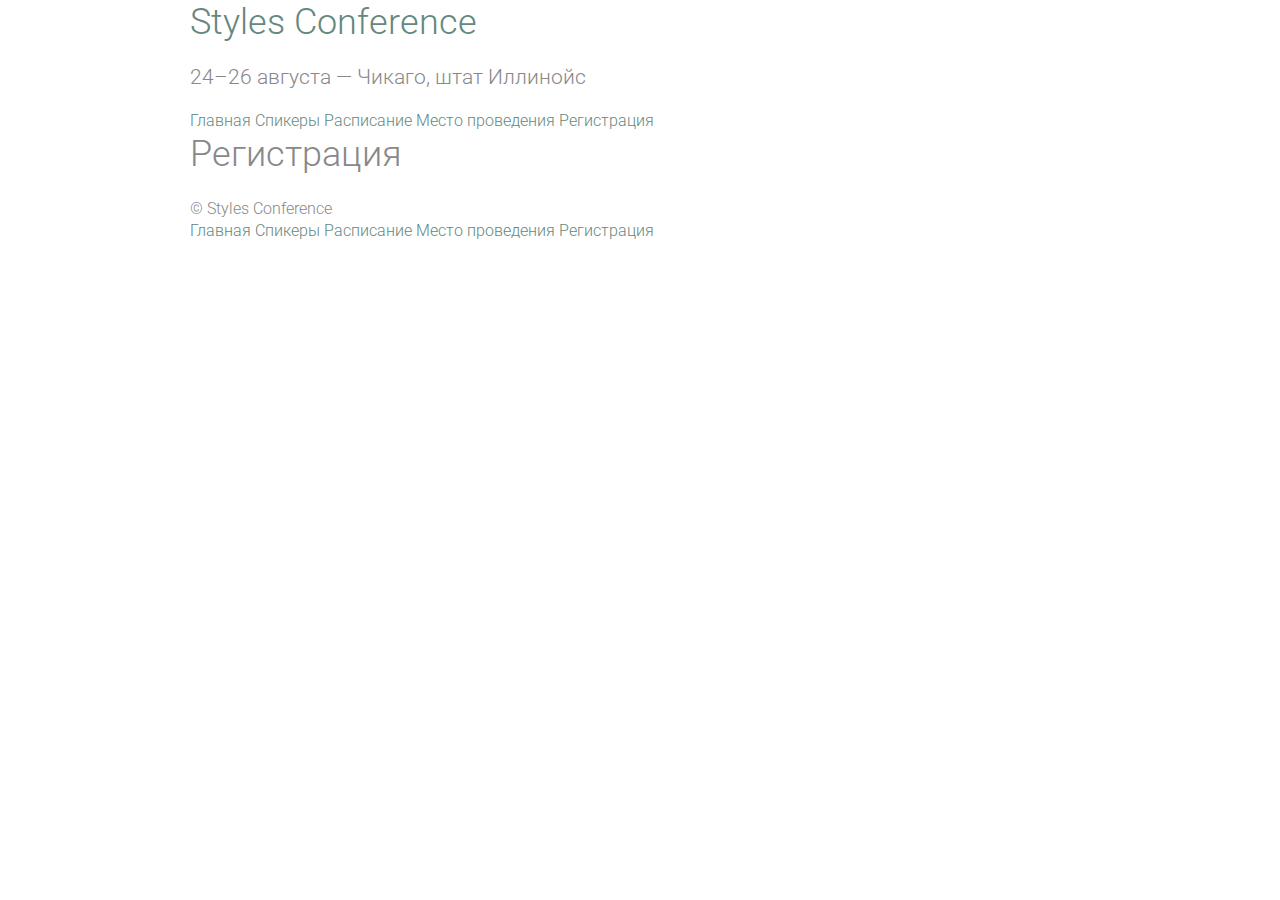
==== register.html @ 745e70d3 "add: tipographics, body, block-model, основное содержимое" ====
<!DOCTYPE html>
<html lang="ru">
<head>
  <meta charset="utf-8">
  <title>Styles Conference</title>
  <link rel="stylesheet" href="assets/stylesheets/main.css">
  <link rel="stylesheet" href="https://fonts.googleapis.com/css?family=Roboto:400,300,100&subset=cyrillic,latin">
</head>
<body>

  <header class="container">
    <h1>
        <a href="index.html">Styles Conference</a>
    </h1>
    <h3>24&ndash;26 августа &mdash; Чикаго, штат Иллинойс</h3>
    <nav>
      <a href="index.html">Главная</a>
      <a href="speakers.html">Спикеры</a>
      <a href="schedule.html">Расписание</a>
      <a href="venue.html">Место проведения</a>
      <a href="register.html">Регистрация</a>
    </nav>
  </header>
  <section class="container">
  <h1>Регистрация</h1>
  </section>
  <footer class="container">
    <small>&copy; Styles Conference</small>
    <nav>
      <a href="index.html">Главная</a>
      <a href="speakers.html">Спикеры</a>
      <a href="schedule.html">Расписание</a>
      <a href="venue.html">Место проведения</a>
      <a href="register.html">Регистрация</a>
    </nav>
  </footer>
	 
</body>
</html>
---- assets/stylesheets/main.css ----
/* http://meyerweb.com/eric/tools/css/reset/ 2. v2.0 | 20110126
  License: none (public domain)
*/
html, body, div, span, applet, object, iframe,
h1, h2, h3, h4, h5, h6, p, blockquote, pre,
a, abbr, acronym, address, big, cite, code,
del, dfn, em, img, ins, kbd, q, s, samp,
small, strike, strong, sub, sup, tt, var,
b, u, i, center,
dl, dt, dd, ol, ul, li,
fieldset, form, label, legend,
table, caption, tbody, tfoot, thead, tr, th, td,
article, aside, canvas, details, embed,
figure, figcaption, footer, header, hgroup,
menu, nav, output, ruby, section, summary,
time, mark, audio, video {
  margin: 0;
  padding: 0;
  border: 0;
  font-size: 100%;
  font: inherit;
  vertical-align: baseline;
}
/* HTML5 display-role reset for older browsers */
article, aside, details, figcaption, figure,
footer, header, hgroup, menu, nav, section {
  display: block;
}
body {
  line-height: 1;
}
ol, ul {
  list-style: none;
}
blockquote, q {
  quotes: none;
}
blockquote:before, blockquote:after,
q:before, q:after {
  content: '';
  content: none;
}
table {
  border-collapse: collapse;
  border-spacing: 0;
}


/*
  ========================================
  Пользовательские стили
  ========================================
*/

body {
  color: #888;
  font: 300 16px/22px "Roboto", "Open Sans", "Helvetica Neue", Helvetica, Arial, sans-serif;
}

/*
  ========================================
  Сетка
  ========================================
*/

*,
*:before,
*:after {
  -webkit-box-sizing: border-box;
  -moz-box-sizing: border-box;
  box-sizing: border-box;
}

.container {
  padding-left: 30px;
  padding-right: 30px;
}

.col-1-3 {
  width: 33.33%;
}

.col-2-3 {
  width: 66.67%;
}

.col-1-3,
.col-2-3 {
  display: inline-block;
  vertical-align: top;
}

.grid,
.col-1-3,
.col-2-3 {
  padding-left: 15px;
  padding-right: 15px;
}

.container, 
.grid {
  margin: 0 auto;
  width: 960px;
}


/*
  ========================================
  Clearfix
  ========================================
*/

.group::before,
.group::after {
  content: "";
  display: table;
}
.group::after {
  clear: both;
}
.group {
  clear: both;
  *zoom: 1;
}

/*
  ========================================
  Типографика
  ========================================
*/

h1, h3, h4, h5, p {
  margin-bottom: 22px;
}

h1, h2, h3, h4, {
  color: #648880;
}

h1 {
  font-size: 36px;
  line-height: 44px;
}

h2 {
  font-size: 24px;
  line-height: 44px;
}

h3 {
  font-size: 21px;
}

h4 {
  font-size: 18px;
}

h5 {
  color: #a9b2b9;
  font-size: 14px;
  font-weight: 400;
  text-transform: uppercase;
}

strong {
  font-weight: 400;
}

cite, em {
  font-style: italic;
}

.tagline {
  margin: 66px 0 22px 0;
  text-align: right;
}

.primary-nav {
  font-size: 14px;
  font-weight: 400;
  letter-spacing: .5px;
  text-transform: right;
  text-transform: uppercase;
}

/*
  ========================================
  ссылки
  ========================================
*/

a:hover {
  color: #a9b2b9;
}

a {
  color: #648880;
  text-decoration: none;
}

p a {
  border-bottom: 1px solid #dfe2e5;
}

/*
  ========================================
  Кнопки
  ========================================
*/

.btn {
  border-radius: 5px;
  display: inline-block;
  margin: 0;
}

.btn-alt {
  border: 1px solid #dfe2e5;
  padding: 10px 30px;
}

/*
  ========================================
  Главная страница
  ========================================
*/

.hero {
  line-height: 44px;
  padding: 22px 80px 66px 80px;
  text-align: center;
}

.hero h2 {
  font-size: 36px;
}

.hero p {
  font-size: 24px;
  font-weight: 100;
}

.teaser a:hover h3 {
  color: #a9b2b9;
}

/*
  ========================================
  Основной заголовок
  ========================================
*/

.logo {
  border-top: 4px solid #648880;
  float: left;
  font-size: 48px;
  font-weight: 100;
  letter-spacing: .5px;
  line-height: 44px;
  padding: 40px 0 22px 0;
  text-transform: uppercase;
}

/*
  ========================================
  Основной подвал
  ========================================
*/

.primary-footer {
  color: #648880;
  font-size: 14px;
  padding-bottom: 44px;
  padding-top: 44px;
}

.primary-footer small {
  float: left;
  font-weight: 400;
}

/*
  ========================================
  Навигация
  ========================================
*/
.nav {
  text-align: right;
}
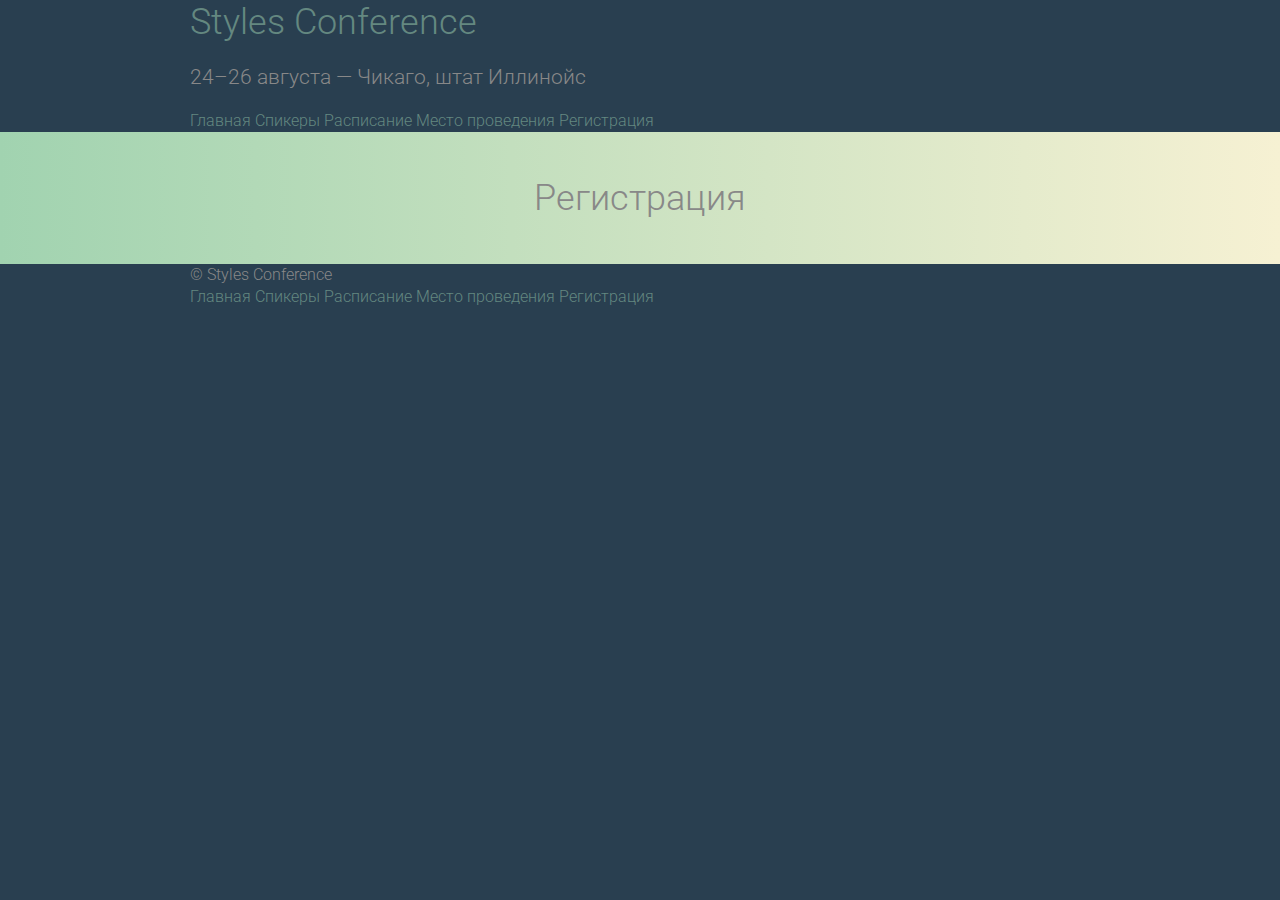
==== commit 23889882: "background: linear-gradient" ====
--- a/register.html
+++ b/register.html
@@ -21,8 +21,10 @@
       <a href="register.html">Регистрация</a>
     </nav>
   </header>
-  <section class="container">
-  <h1>Регистрация</h1>
+  <section class="row-alt">
+    <div class="lead container">
+      <h1>Регистрация</h1>
+    </div>
   </section>
   <footer class="container">
     <small>&copy; Styles Conference</small>
--- a/assets/stylesheets/main.css
+++ b/assets/stylesheets/main.css
@@ -53,6 +53,7 @@
 */
 
 body {
+  background: #293f50;
   color: #888;
   font: 300 16px/22px "Roboto", "Open Sans", "Helvetica Neue", Helvetica, Arial, sans-serif;
 }
@@ -125,6 +126,30 @@
 
 /*
   ========================================
+  Полосы
+  ========================================
+*/
+
+.row,
+.row-alt {
+  min-width: 960px;
+}
+
+.row {
+  background: #fff;
+  padding: 66px 0 44px 0;
+}
+
+.row-alt {
+  background: #cde2c1;
+  background: -webkit-box-linear-gradient(to right, #a1d3b0, #f6f1d3);
+  background: -moz-linear-gradient(to right, #a1d3b0, #f6f1d3);
+  background: linear-gradient(to right, #a1d3b0, #f6f1d3);
+  padding: 44px 0 22px 0;
+}
+
+/*
+  ========================================
   Типографика
   ========================================
 */
@@ -185,6 +210,21 @@
 
 /*
   ========================================
+  Вступление
+  ========================================
+*/
+
+.lead {
+  text-align: center;
+}
+
+.lead p {
+  font-size: 21px;
+  line-height: 33px;
+}
+
+/*
+  ========================================
   ссылки
   ========================================
 */
@@ -202,6 +242,16 @@
   border-bottom: 1px solid #dfe2e5;
 }
 
+.primary-header a,
+.primary-footer a {
+  color: #fff;
+}
+
+.primary-header a:hover,
+.primary-footer a:hover {
+  color: #648880;
+}
+
 /*
   ========================================
   Кнопки
@@ -210,8 +260,13 @@
 
 .btn {
   border-radius: 5px;
+  color: #fff;
+  cursor: pointer;
   display: inline-block;
+  font-weight: 400;
+  letter-spacing: .5px;
   margin: 0;
+  text-transform: uppercase;
 }
 
 .btn-alt {
@@ -219,6 +274,11 @@
   padding: 10px 30px;
 }
 
+.btn-alt:hover {
+  background: #fff;
+  color: #648880;
+}
+
 /*
   ========================================
   Главная страница
@@ -226,6 +286,7 @@
 */
 
 .hero {
+  color: #fff;
   line-height: 44px;
   padding: 22px 80px 66px 80px;
   text-align: center;
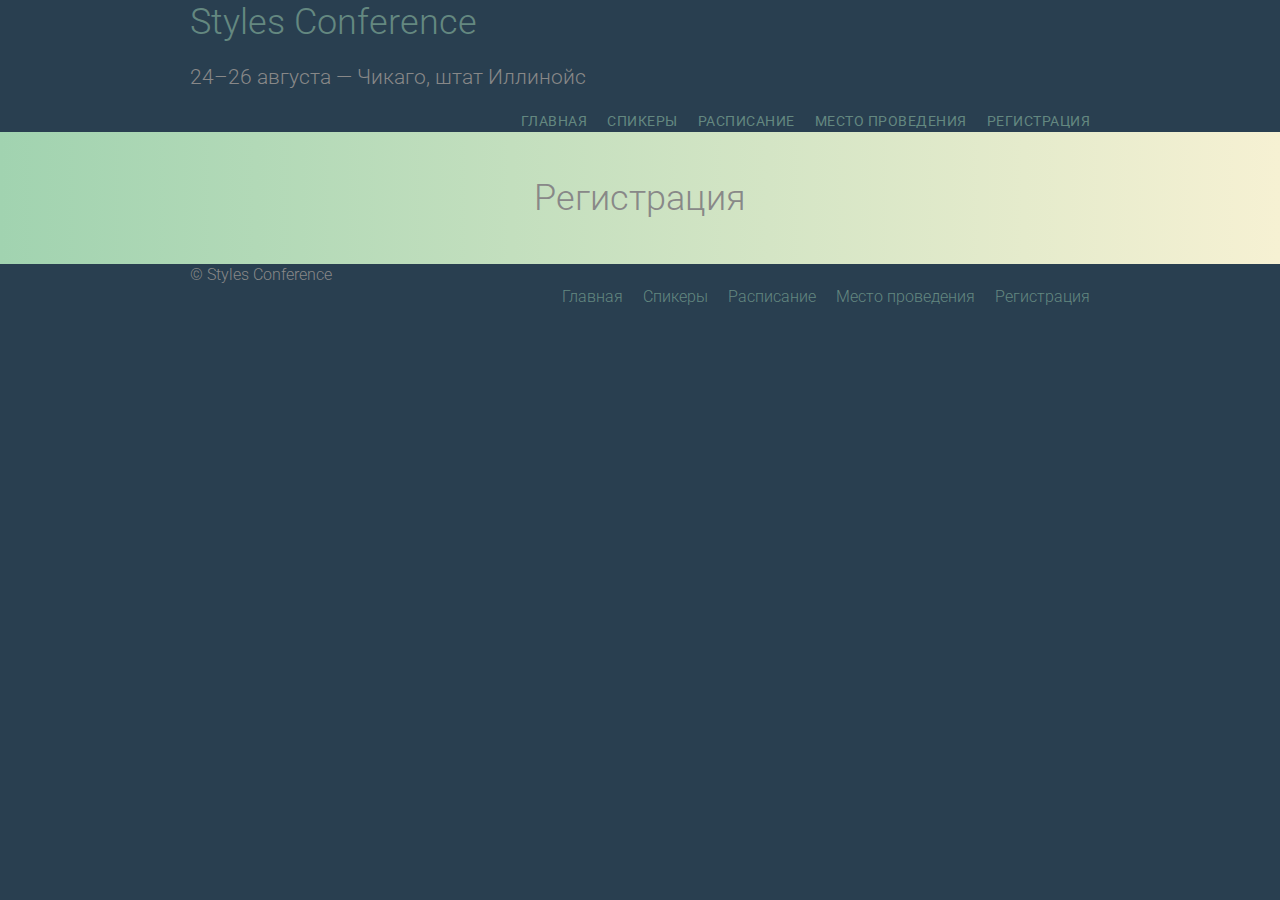
==== commit 99467b5f: "add speakers" ====
--- a/register.html
+++ b/register.html
@@ -13,12 +13,14 @@
         <a href="index.html">Styles Conference</a>
     </h1>
     <h3>24&ndash;26 августа &mdash; Чикаго, штат Иллинойс</h3>
-    <nav>
-      <a href="index.html">Главная</a>
-      <a href="speakers.html">Спикеры</a>
-      <a href="schedule.html">Расписание</a>
-      <a href="venue.html">Место проведения</a>
-      <a href="register.html">Регистрация</a>
+    <nav class="nav primary-nav">
+      <ul>
+      <li><a href="index.html">Главная</a></li><!--
+    --><li><a href="speakers.html">Спикеры</a></li><!--
+    --><li><a href="schedule.html">Расписание</a></li><!--
+    --><li><a href="venue.html">Место проведения</a></li><!--
+    --><li><a href="register.html">Регистрация</a></li>      
+        </ul>
     </nav>
   </header>
   <section class="row-alt">
@@ -28,12 +30,14 @@
   </section>
   <footer class="container">
     <small>&copy; Styles Conference</small>
-    <nav>
-      <a href="index.html">Главная</a>
-      <a href="speakers.html">Спикеры</a>
-      <a href="schedule.html">Расписание</a>
-      <a href="venue.html">Место проведения</a>
-      <a href="register.html">Регистрация</a>
+    <nav class="nav">
+      <ul>
+      <li><a href="index.html">Главная</a></li><!--
+    --><li><a href="speakers.html">Спикеры</a></li><!--
+    --><li><a href="schedule.html">Расписание</a></li><!--
+    --><li><a href="venue.html">Место проведения</a></li><!--
+    --><li><a href="register.html">Регистрация</a></li>      
+        </ul>
     </nav>
   </footer>
 	 
--- a/assets/stylesheets/main.css
+++ b/assets/stylesheets/main.css
@@ -347,4 +347,32 @@
 */
 .nav {
   text-align: right;
+}
+
+.nav li {
+  display: inline-block;
+  margin: 0 10px;
+  vertical-align: top;
+}
+
+.nav li:last-child {
+  margin-right: 0;
+}
+
+/*
+  ========================================
+  Спикеры
+  ========================================
+*/
+
+.speakers-info {
+  border: 1px solid #dfe2e5;
+  border-radius: 5px;
+  margin-top: 88px;
+  padding: 22px 0;
+  text-align: center;
+}
+
+.speaker {
+  margin-bottom: 44px;
 }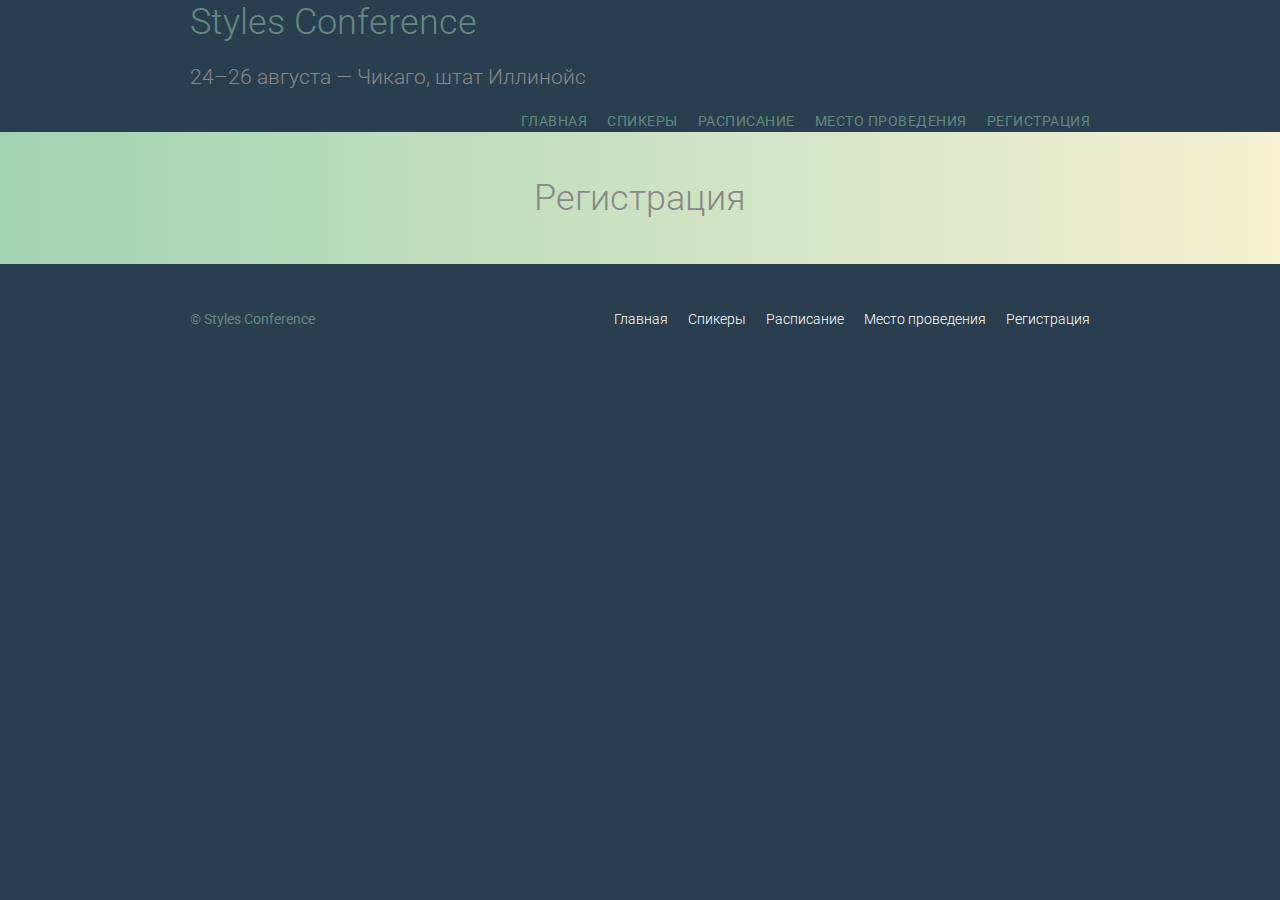
==== commit 420078ab: "footer -> primary-footer" ====
--- a/register.html
+++ b/register.html
@@ -28,7 +28,7 @@
       <h1>Регистрация</h1>
     </div>
   </section>
-  <footer class="container">
+  <footer class="primary-footer container group">
     <small>&copy; Styles Conference</small>
     <nav class="nav">
       <ul>
--- a/assets/stylesheets/main.css
+++ b/assets/stylesheets/main.css
@@ -305,6 +305,13 @@
   color: #a9b2b9;
 }
 
+.teaser img {
+  border-radius: 5px;
+  display: block;
+  margin-bottom: 22px;
+  max-width: 100%;
+}
+
 /*
   ========================================
   Основной заголовок
@@ -369,8 +376,15 @@
   border: 1px solid #dfe2e5;
   border-radius: 5px;
   margin-top: 88px;
-  padding: 22px 0;
+  padding: 22px;
   text-align: center;
+}
+
+.speakers-info img {
+  border-radius: 50%;
+  height: 130px;
+  margin: -66px 0 22px 0;
+  vertical-align: top;
 }
 
 .speaker {
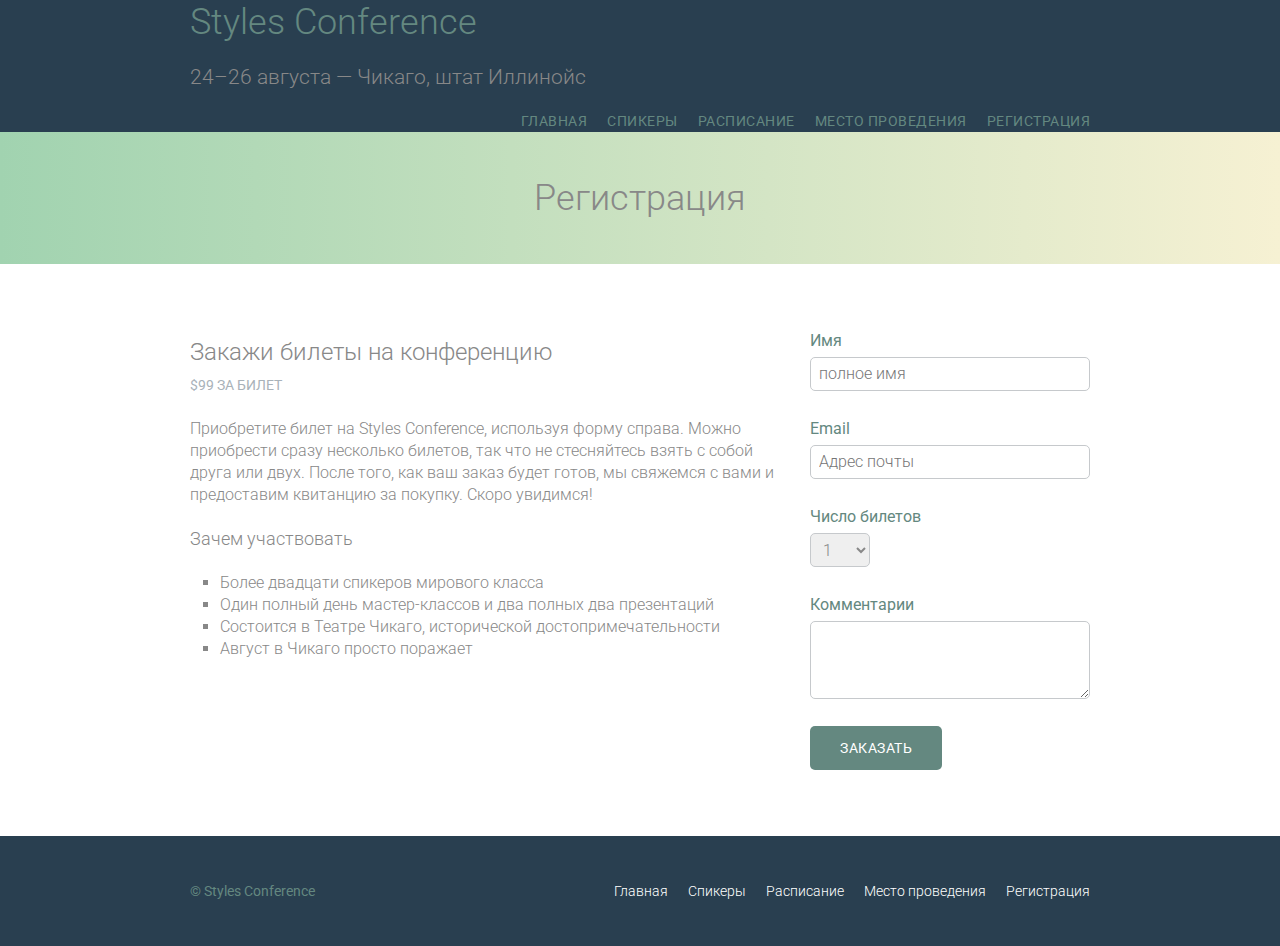
==== commit c1f61f54: "register and forms" ====
--- a/register.html
+++ b/register.html
@@ -28,6 +28,59 @@
       <h1>Регистрация</h1>
     </div>
   </section>
+  <section class="row">
+    <div class="grid">
+      <section class="col-2-3">
+        <h2>Закажи билеты на конференцию</h2>
+        <h5>$99 за билет</h5>
+        <p>Приобретите билет на Styles Conference, используя форму справа. 
+     Можно приобрести сразу несколько билетов, так что не стесняйтесь взять 
+     с собой друга или двух. После того, как ваш заказ будет готов, мы 
+     свяжемся с вами и предоставим квитанцию за покупку. Скоро увидимся!</p>
+        <h4>Зачем участвовать</h4>
+        <ul class="why-attend">
+          <li>Более двадцати спикеров мирового класса</li>
+          <li>Один полный день мастер-классов и два полных два презентаций</li>
+          <li>Состоится в Театре Чикаго, исторической достопримечательности</li>
+          <li>Август в Чикаго просто поражает</li>
+        </ul>
+      </section><!--
+      --><form class="col-1-3">
+        <fieldset class="register-group">
+          
+          <label>
+            Имя
+            <input type="text" name="name" placeholder="полное имя" required>
+          </label>
+
+          <label>
+            Email
+            <input type="email" name="email" placeholder="Адрес почты" required>
+          </label>
+
+          <label>
+            Число билетов
+            <select name="quantity" required>
+              <option value="1" selected>1</option>
+              <option value="2">2</option>
+              <option value="3">3</option>
+              <option value="4">4</option>
+              <option value="5">5</option>
+            </select>
+          </label>
+
+          <label>
+            Комментарии
+            <textarea name="comments"></textarea>
+          </label>
+
+        </fieldset>
+
+        <input class="btn btn-default" type="submit" name="submit" value="Заказать">
+
+      </form>
+    </div>
+  </section>
   <footer class="primary-footer container group">
     <small>&copy; Styles Conference</small>
     <nav class="nav">
--- a/assets/stylesheets/main.css
+++ b/assets/stylesheets/main.css
@@ -279,6 +279,17 @@
   color: #648880;
 }
 
+.btn-default {
+  border: 0;
+  background: #648880;
+  padding: 11px 30px;
+  font-size: 14px;
+}
+
+.btn-default:hover {
+  background: #77a198;
+}
+
 /*
   ========================================
   Главная страница
@@ -389,4 +400,74 @@
 
 .speaker {
   margin-bottom: 44px;
+}
+
+/*
+  ========================================
+  Место проведения
+  ========================================
+*/
+
+.venue-theatre {
+  margin-bottom: 66px;
+}
+
+.venue-hotel {
+  margin-bottom: 22px;
+}
+
+.venue-map {
+  height: 264px;
+}
+
+/*
+  ========================================
+  Регистрация
+  ========================================
+*/
+
+.why-attend {
+  list-style: square;
+  margin: 0 0 22px 30px; 
+}
+
+form {
+  margin-bottom: 22px;
+}
+
+input,
+select,
+textarea {
+  font: 300 16px/22px "Roboto", "Open Sans", "Helvetica Neue", Helvetica, Arial, sans-serif;
+}
+
+.register-group label {
+  color: #648880;
+  cursor: pointer;
+  font-weight: 400;
+}
+
+.register-group input,
+.register-group select,
+.register-group textarea {
+  border: 1px solid #c6c9cc;
+  border-radius: 5px;
+  color: #888;
+  display: block;
+  margin: 5px 0 27px 0;
+  padding: 5px 8px;
+}
+
+.register-group input,
+.register-group textarea {
+  width: 100%;
+}
+
+.register-group select {
+  height: 34px;
+  width: 60px;
+}
+
+.register-group textarea {
+  height: 78px;
 }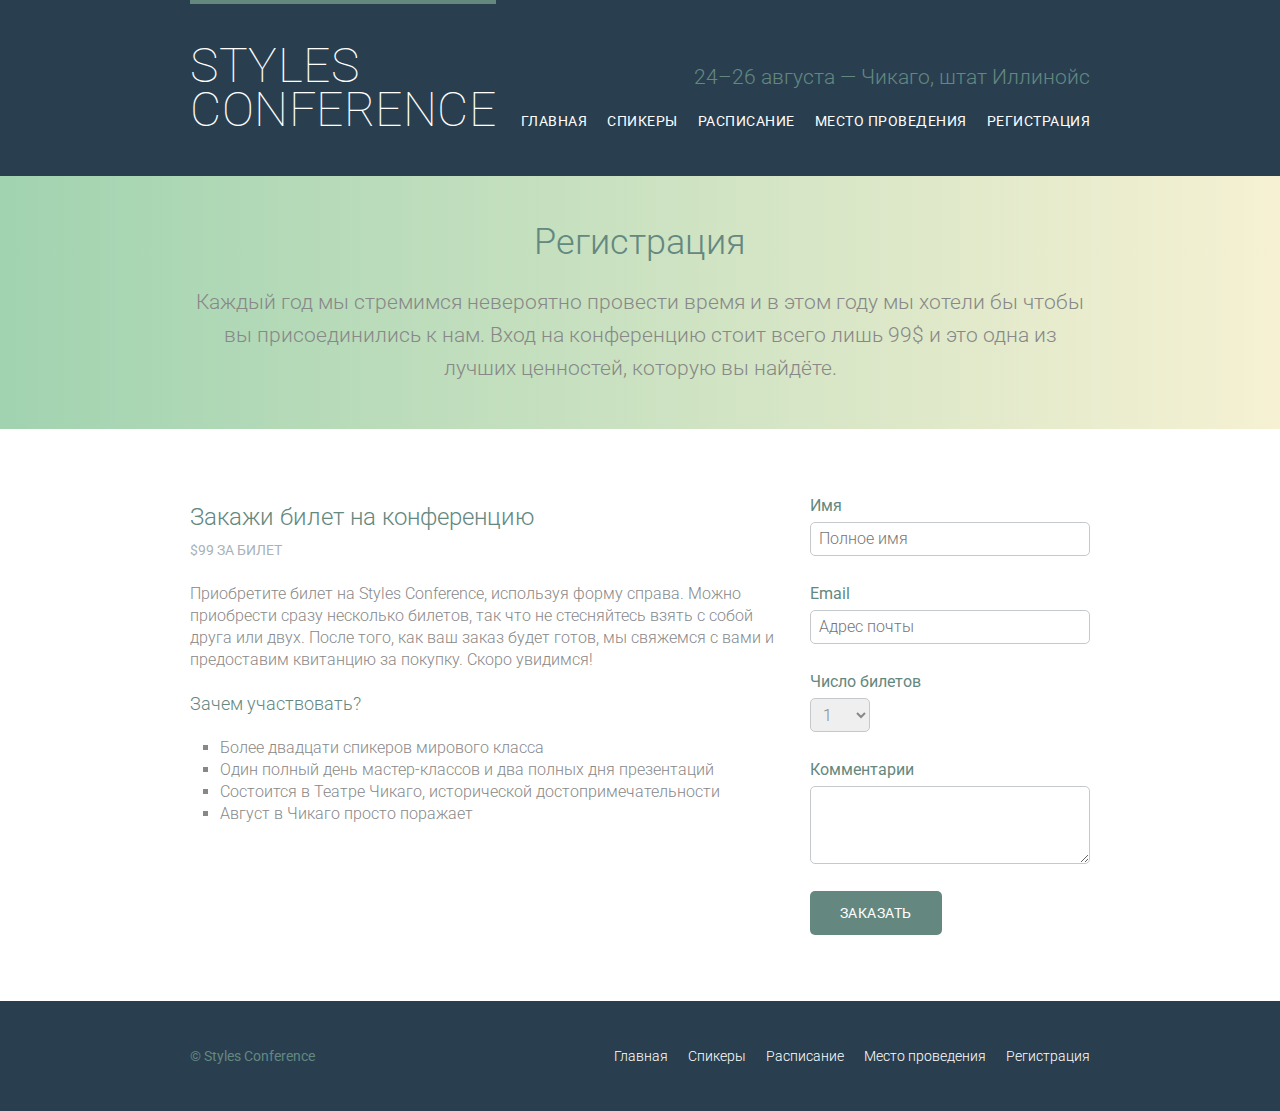
==== commit c07432ab: "shedule anf header>primary header" ====
--- a/register.html
+++ b/register.html
@@ -8,49 +8,64 @@
 </head>
 <body>
 
-  <header class="container">
-    <h1>
-        <a href="index.html">Styles Conference</a>
+  <header class="primary-header container group">
+    <h1 class="logo">
+      <a href="index.html">Styles <br> Conference</a>
     </h1>
-    <h3>24&ndash;26 августа &mdash; Чикаго, штат Иллинойс</h3>
+  
+    <h3 class="tagline">24&ndash;26 августа &mdash; Чикаго, штат Иллинойс</h3>
+  
     <nav class="nav primary-nav">
       <ul>
-      <li><a href="index.html">Главная</a></li><!--
-    --><li><a href="speakers.html">Спикеры</a></li><!--
-    --><li><a href="schedule.html">Расписание</a></li><!--
-    --><li><a href="venue.html">Место проведения</a></li><!--
-    --><li><a href="register.html">Регистрация</a></li>      
-        </ul>
-    </nav>
+        <li><a href="index.html">Главная</a></li><!--
+        --><li><a href="speakers.html">Спикеры</a></li><!--
+        --><li><a href="schedule.html">Расписание</a></li><!--
+        --><li><a href="venue.html">Место проведения</a></li><!--
+        --><li><a href="register.html">Регистрация</a></li>
+      </ul>
+  </nav>
   </header>
+
   <section class="row-alt">
-    <div class="lead container">
+  <div class="lead container">
       <h1>Регистрация</h1>
-    </div>
+    <p>Каждый год мы стремимся невероятно провести время и в этом году мы 
+       хотели бы чтобы вы присоединились к нам. Вход на конференцию стоит 
+     всего лишь 99$ и это одна из лучших ценностей, которую вы найдёте.</p>
+  </div>
   </section>
+  
   <section class="row">
     <div class="grid">
+
       <section class="col-2-3">
-        <h2>Закажи билеты на конференцию</h2>
+
+        <h2>Закажи билет на конференцию</h2>
         <h5>$99 за билет</h5>
+
         <p>Приобретите билет на Styles Conference, используя форму справа. 
-     Можно приобрести сразу несколько билетов, так что не стесняйтесь взять 
-     с собой друга или двух. После того, как ваш заказ будет готов, мы 
-     свяжемся с вами и предоставим квитанцию за покупку. Скоро увидимся!</p>
-        <h4>Зачем участвовать</h4>
+           Можно приобрести сразу несколько билетов, так что не стесняйтесь взять 
+           с собой друга или двух. После того, как ваш заказ будет готов, мы 
+           свяжемся с вами и предоставим квитанцию за покупку. Скоро увидимся!</p>
+ 
+        <h4>Зачем участвовать?</h4>
+ 
         <ul class="why-attend">
           <li>Более двадцати спикеров мирового класса</li>
-          <li>Один полный день мастер-классов и два полных два презентаций</li>
+          <li>Один полный день мастер-классов и два полных дня презентаций</li>
           <li>Состоится в Театре Чикаго, исторической достопримечательности</li>
           <li>Август в Чикаго просто поражает</li>
         </ul>
+
       </section><!--
-      --><form class="col-1-3">
+
+      --><form class="col-1-3" action="#" method="post">
+
         <fieldset class="register-group">
-          
+ 
           <label>
             Имя
-            <input type="text" name="name" placeholder="полное имя" required>
+            <input type="text" name="name" placeholder="Полное имя" required>
           </label>
 
           <label>
@@ -75,24 +90,26 @@
           </label>
 
         </fieldset>
+ 
+        <input class="btn btn-default" type="submit" name="submit" value="Заказать">
+ 
+      </form>
 
-        <input class="btn btn-default" type="submit" name="submit" value="Заказать">
-
-      </form>
-    </div>
-  </section>
+  </div>
+</section>
+    
   <footer class="primary-footer container group">
     <small>&copy; Styles Conference</small>
     <nav class="nav">
       <ul>
-      <li><a href="index.html">Главная</a></li><!--
-    --><li><a href="speakers.html">Спикеры</a></li><!--
-    --><li><a href="schedule.html">Расписание</a></li><!--
-    --><li><a href="venue.html">Место проведения</a></li><!--
-    --><li><a href="register.html">Регистрация</a></li>      
-        </ul>
-    </nav>
+        <li><a href="index.html">Главная</a></li><!--
+        --><li><a href="speakers.html">Спикеры</a></li><!--
+        --><li><a href="schedule.html">Расписание</a></li><!--
+        --><li><a href="venue.html">Место проведения</a></li><!--
+        --><li><a href="register.html">Регистрация</a></li>
+      </ul>
+  </nav>
   </footer>
-	 
+   
 </body>
 </html>--- a/assets/stylesheets/main.css
+++ b/assets/stylesheets/main.css
@@ -1,6 +1,8 @@
-/* http://meyerweb.com/eric/tools/css/reset/ 2. v2.0 | 20110126
-  License: none (public domain)
-*/
+/* http://meyerweb.com/eric/tools/css/reset/
+   v2.0 | 20110126
+   License: none (public domain)
+*/
+
 html, body, div, span, applet, object, iframe,
 h1, h2, h3, h4, h5, h6, p, blockquote, pre,
 a, abbr, acronym, address, big, cite, code,
@@ -51,7 +53,6 @@
   Пользовательские стили
   ========================================
 */
-
 body {
   background: #293f50;
   color: #888;
@@ -68,42 +69,35 @@
 *:before,
 *:after {
   -webkit-box-sizing: border-box;
-  -moz-box-sizing: border-box;
-  box-sizing: border-box;
-}
-
+     -moz-box-sizing: border-box;
+          box-sizing: border-box;
+}
+.container,
+.grid {
+  margin: 0 auto;
+  width: 960px;
+}
 .container {
   padding-left: 30px;
   padding-right: 30px;
 }
-
-.col-1-3 {
-  width: 33.33%;
-}
-
-.col-2-3 {
-  width: 66.67%;
-}
-
-.col-1-3,
-.col-2-3 {
-  display: inline-block;
-  vertical-align: top;
-}
-
 .grid,
 .col-1-3,
 .col-2-3 {
   padding-left: 15px;
   padding-right: 15px;
 }
-
-.container, 
-.grid {
-  margin: 0 auto;
-  width: 960px;
-}
-
+.col-1-3,
+.col-2-3  {
+  display: inline-block;
+  vertical-align: top;
+}
+.col-1-3 {
+  width: 33.33%;
+}
+.col-2-3 {
+  width: 66.66%;
+}
 
 /*
   ========================================
@@ -111,12 +105,12 @@
   ========================================
 */
 
-.group::before,
-.group::after {
+.group:before,
+.group:after {
   content: "";
   display: table;
 }
-.group::after {
+.group:after {
   clear: both;
 }
 .group {
@@ -131,18 +125,16 @@
 */
 
 .row,
-.row-alt {
+.row-alt{
   min-width: 960px;
 }
-
 .row {
   background: #fff;
   padding: 66px 0 44px 0;
 }
-
 .row-alt {
-  background: #cde2c1;
-  background: -webkit-box-linear-gradient(to right, #a1d3b0, #f6f1d3);
+  background: #cbe2c1;
+  background: -webkit-linear-gradient(to right, #a1d3b0, #f6f1d3);
   background: -moz-linear-gradient(to right, #a1d3b0, #f6f1d3);
   background: linear-gradient(to right, #a1d3b0, #f6f1d3);
   padding: 44px 0 22px 0;
@@ -154,28 +146,23 @@
   ========================================
 */
 
+h1, h2, h3, h4 {
+  color: #648880;
+}
 h1, h3, h4, h5, p {
   margin-bottom: 22px;
 }
-
-h1, h2, h3, h4, {
-  color: #648880;
-}
-
 h1 {
   font-size: 36px;
   line-height: 44px;
 }
-
 h2 {
   font-size: 24px;
   line-height: 44px;
 }
-
 h3 {
   font-size: 21px;
 }
-
 h4 {
   font-size: 18px;
 }
@@ -190,24 +177,10 @@
 strong {
   font-weight: 400;
 }
-
 cite, em {
   font-style: italic;
 }
 
-.tagline {
-  margin: 66px 0 22px 0;
-  text-align: right;
-}
-
-.primary-nav {
-  font-size: 14px;
-  font-weight: 400;
-  letter-spacing: .5px;
-  text-transform: right;
-  text-transform: uppercase;
-}
-
 /*
   ========================================
   Вступление
@@ -217,7 +190,6 @@
 .lead {
   text-align: center;
 }
-
 .lead p {
   font-size: 21px;
   line-height: 33px;
@@ -225,30 +197,26 @@
 
 /*
   ========================================
-  ссылки
-  ========================================
-*/
-
+  Ссылки
+  ========================================
+*/
+
+a {
+  color: #648880;
+  text-decoration: none;
+}
 a:hover {
   color: #a9b2b9;
 }
-
-a {
-  color: #648880;
-  text-decoration: none;
-}
-
 p a {
   border-bottom: 1px solid #dfe2e5;
 }
-
 .primary-header a,
-.primary-footer a {
+  .primary-footer a {
   color: #fff;
-}
-
-.primary-header a:hover,
-.primary-footer a:hover {
+  }
+  .primary-header a:hover,
+  .primary-footer a:hover {
   color: #648880;
 }
 
@@ -268,60 +236,24 @@
   margin: 0;
   text-transform: uppercase;
 }
-
 .btn-alt {
-  border: 1px solid #dfe2e5;
+  border: 1px solid #fff;
   padding: 10px 30px;
 }
-
 .btn-alt:hover {
   background: #fff;
   color: #648880;
 }
-
 .btn-default {
   border: 0;
   background: #648880;
   padding: 11px 30px;
   font-size: 14px;
 }
-
 .btn-default:hover {
   background: #77a198;
 }
 
-/*
-  ========================================
-  Главная страница
-  ========================================
-*/
-
-.hero {
-  color: #fff;
-  line-height: 44px;
-  padding: 22px 80px 66px 80px;
-  text-align: center;
-}
-
-.hero h2 {
-  font-size: 36px;
-}
-
-.hero p {
-  font-size: 24px;
-  font-weight: 100;
-}
-
-.teaser a:hover h3 {
-  color: #a9b2b9;
-}
-
-.teaser img {
-  border-radius: 5px;
-  display: block;
-  margin-bottom: 22px;
-  max-width: 100%;
-}
 
 /*
   ========================================
@@ -339,6 +271,16 @@
   padding: 40px 0 22px 0;
   text-transform: uppercase;
 }
+.tagline {
+  margin: 66px 0 22px 0;
+  text-align: right;
+}
+.primary-nav {
+  font-size: 14px;
+  font-weight: 400;
+  letter-spacing: .5px;
+  text-transform: uppercase;
+}
 
 /*
   ========================================
@@ -352,7 +294,6 @@
   padding-bottom: 44px;
   padding-top: 44px;
 }
-
 .primary-footer small {
   float: left;
   font-weight: 400;
@@ -363,45 +304,68 @@
   Навигация
   ========================================
 */
+
 .nav {
   text-align: right;
 }
-
 .nav li {
   display: inline-block;
   margin: 0 10px;
   vertical-align: top;
 }
-
 .nav li:last-child {
   margin-right: 0;
 }
 
 /*
   ========================================
+  Главная страница
+  ========================================
+*/
+
+.hero {
+  color: #fff;
+  line-height: 44px;
+  padding: 22px 80px 66px 80px;
+  text-align: center;
+}
+.hero h2 {
+  font-size: 36px;
+}
+.hero p {
+  font-size: 24px;
+  font-weight: 100;
+}
+.teaser a:hover h3 {
+  color: #a9b2b9;
+}
+.teaser img {
+  border-radius: 5px;
+  display: block;
+  margin-bottom: 22px;
+  max-width: 100%
+}
+
+/*
+  ========================================
   Спикеры
   ========================================
 */
-
-.speakers-info {
+  
+.speaker-info {
   border: 1px solid #dfe2e5;
   border-radius: 5px;
   margin-top: 88px;
-  padding: 22px;
+  padding-bottom: 22px;
   text-align: center;
 }
-
-.speakers-info img {
+.speaker-info img {
   border-radius: 50%;
   height: 130px;
   margin: -66px 0 22px 0;
   vertical-align: top;
 }
 
-.speaker {
-  margin-bottom: 44px;
-}
-
 /*
   ========================================
   Место проведения
@@ -411,15 +375,10 @@
 .venue-theatre {
   margin-bottom: 66px;
 }
-
 .venue-hotel {
   margin-bottom: 22px;
 }
 
-.venue-map {
-  height: 264px;
-}
-
 /*
   ========================================
   Регистрация
@@ -428,25 +387,21 @@
 
 .why-attend {
   list-style: square;
-  margin: 0 0 22px 30px; 
-}
-
+  margin: 0 0 22px 30px;
+}
 form {
   margin-bottom: 22px;
 }
-
 input,
 select,
 textarea {
   font: 300 16px/22px "Roboto", "Open Sans", "Helvetica Neue", Helvetica, Arial, sans-serif;
 }
-
 .register-group label {
   color: #648880;
   cursor: pointer;
   font-weight: 400;
 }
-
 .register-group input,
 .register-group select,
 .register-group textarea {
@@ -457,17 +412,78 @@
   margin: 5px 0 27px 0;
   padding: 5px 8px;
 }
-
 .register-group input,
 .register-group textarea {
   width: 100%;
 }
-
 .register-group select {
   height: 34px;
   width: 60px;
 }
-
 .register-group textarea {
   height: 78px;
+}
+
+/*
+  ========================================
+  Расписание
+  ========================================
+*/
+  
+table {
+  margin-bottom: 44px;
+  width: 100%;
+}
+table:last-child {
+  margin-bottom: 0;
+}
+th,
+td {
+  padding-bottom: 22px;
+  vertical-align: top;
+}
+th {
+  padding-right: 45px;
+  text-align: right;
+  width: 20%;
+}
+td {
+  width: 40%;
+}
+thead {
+  line-height: 44px;
+}
+thead th {
+  color: #648880;
+  font-size: 24px;
+}
+tbody th {
+  color: #a9b2b9;
+  font-size: 14px;
+  font-weight: 400;
+  padding-top: 22px;
+  text-transform: uppercase;
+}
+tbody td {
+  border-top: 1px solid #dfe2e5;
+  padding-top: 21px;
+}
+tbody td:first-of-type {
+  padding-right: 15px;
+}
+tbody td:last-of-type {
+  padding-left: 15px;
+}
+tbody td:only-of-type {
+  padding-left: 0;
+  padding-right: 0;
+}
+table a {
+  color: #888;
+}
+table h4 {
+  margin-bottom: 0;
+}
+.schedule-offset {
+  color: #a9b2b9;
 }